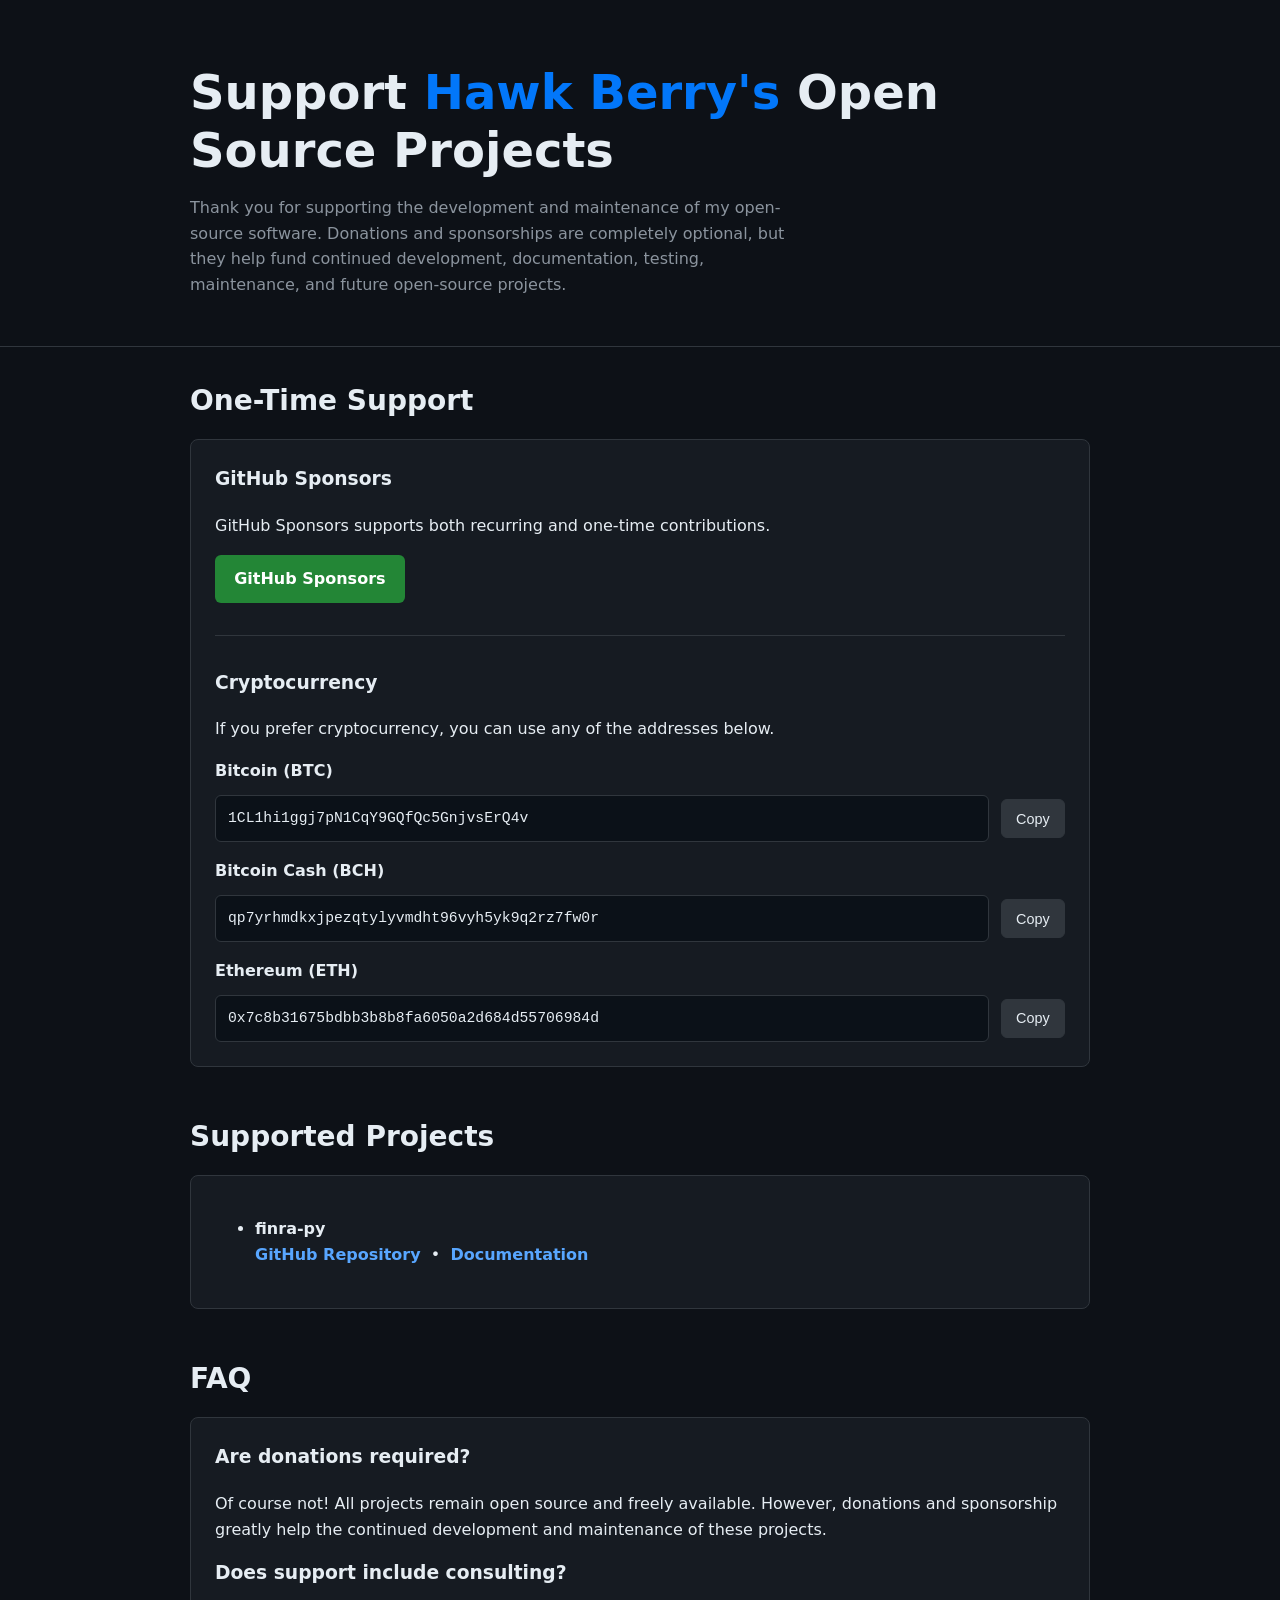
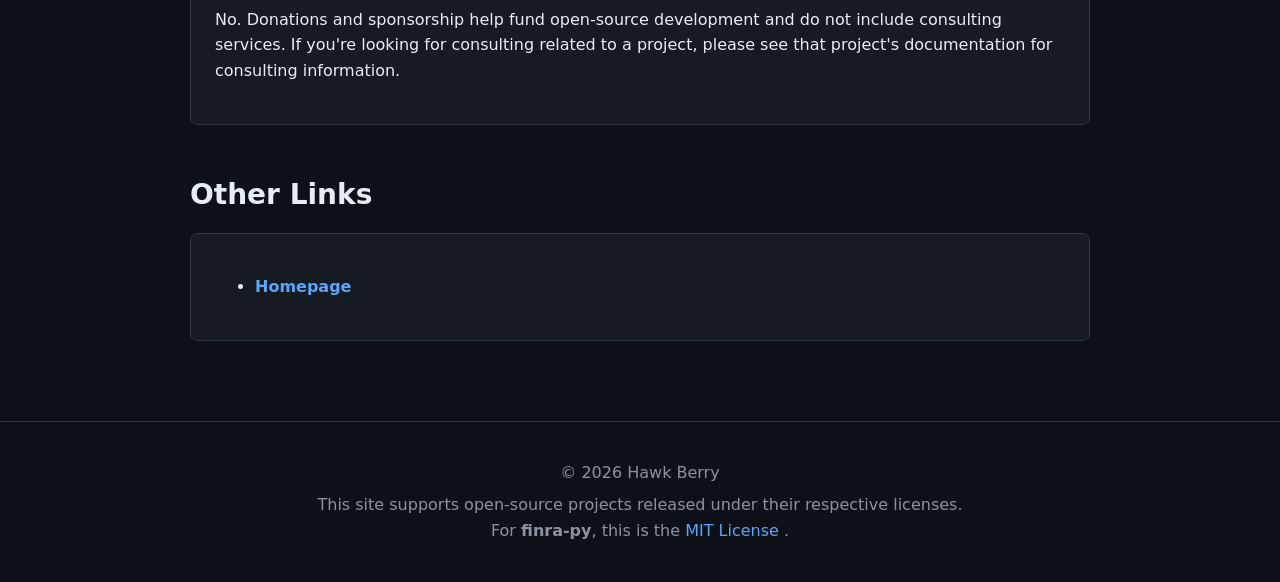
==== index.html @ 17f2b9da "support" ====
<!DOCTYPE html>
<html lang="en">
<head>
  <meta charset="utf-8">
  <meta name="viewport" content="width=device-width, initial-scale=1">
  <title>Support Hawk Berry's Open Source Projects</title>
  <meta name="description" content="Support the continued development of Hawk Berry's open-source software projects through GitHub Sponsors or cryptocurrency donations.">
  <meta name="author" content="Hawk Berry">
  <meta name="robots" content="index,follow,max-image-preview:large">
  <meta name="color-scheme" content="light dark">
  <meta name="theme-color" content="#0d1117">
  <link rel="canonical" href="https://support.hawkberry.com/">
  <meta property="og:type" content="website">
  <meta property="og:site_name" content="Hawk Berry">
  <meta property="og:title" content="Support Hawk Berry's Open Source Projects">
  <meta property="og:description" content="Support the continued development of Hawk Berry's open-source software projects through GitHub Sponsors or cryptocurrency donations.">
  <meta property="og:url" content="https://support.hawkberry.com/">
  <meta property="og:image" content="https://support.hawkberry.com/social-preview.png">
  <meta property="og:image:width" content="1200">
  <meta property="og:image:height" content="630">
  <meta property="og:image:alt" content="Support Hawk Berry's Open Source Projects">
  <meta name="twitter:card" content="summary_large_image">
  <meta name="twitter:title" content="Support Hawk Berry's Open Source Projects">
  <meta name="twitter:description" content="Support the continued development of Hawk Berry's open-source software projects through GitHub Sponsors or cryptocurrency donations.">
  <meta name="twitter:image" content="https://support.hawkberry.com/social-preview.png">
  <link rel="icon" href="favicon.ico" sizes="any">
  <link rel="stylesheet" href="styles.css">
</head>
<body>
<header class="hero">
  <div class="container">
    <h1>Support <span>Hawk Berry's</span> Open Source Projects</h1>
    <p class="lead">
      Thank you for supporting the development and maintenance of my 
      open-source software. Donations and sponsorships are completely 
      optional, but they help fund continued development, documentation, 
      testing, maintenance, and future open-source projects.
    </p>
  </div>
</header>
<main class="container">
  <section id="support">
    <h2>One-Time Support</h2>
    <div class="card">
      <h3>GitHub Sponsors</h3>
      <p>
        GitHub Sponsors supports both recurring and one-time
        contributions.
      </p>
      <p>
        <a class="button" href="https://github.com/sponsors/hawkberry" target="_blank" rel="noopener noreferrer">
          GitHub Sponsors
        </a>
      </p>
      <hr>
      <h3>Cryptocurrency</h3>
      <p>
        If you prefer cryptocurrency, you can use any of the addresses
        below.
      </p>
      <div class="crypto">
        <div class="crypto-item">
          <div class="crypto-header">
            <strong>Bitcoin (BTC)</strong>
          </div>
          <code id="btc-address">
            1CL1hi1ggj7pN1CqY9GQfQc5GnjvsErQ4v
          </code>
          <button class="copy-btn" data-copy="btc-address">
            Copy
          </button>
        </div>
        <div class="crypto-item">
          <div class="crypto-header">
            <strong>Bitcoin Cash (BCH)</strong>
          </div>
          <code id="bch-address">
            qp7yrhmdkxjpezqtylyvmdht96vyh5yk9q2rz7fw0r
          </code>
          <button class="copy-btn" data-copy="bch-address">
            Copy
          </button>
        </div>
        <div class="crypto-item">
          <div class="crypto-header">
            <strong>Ethereum (ETH)</strong>
          </div>
          <code id="eth-address">
            0x7c8b31675bdbb3b8b8fa6050a2d684d55706984d
          </code>
          <button class="copy-btn" data-copy="eth-address">
            Copy
          </button>
        </div>
      </div>
    </div>
  </section>
  <section id="projects">
    <h2>Supported Projects</h2>
    <div class="card">
      <ul class="project-list">
        <li>
          <strong>finra-py</strong><br>
          <a href="https://github.com/hawkberry/finra-py" target="_blank" rel="noopener noreferrer">
            <strong>GitHub Repository</strong>
          </a>
          &nbsp;•&nbsp;
          <a href="https://finra.hawkberry.com/en/latest/" target="_blank" rel="noopener noreferrer">
            <strong>Documentation</strong>
          </a>
        </li>
      </ul>
    </div>
  </section>
  <section id="faq">
    <h2>FAQ</h2>
    <div class="card">
      <h3>Are donations required?</h3>
      <p>
        Of course not! All projects remain open source and freely available.
        However, donations and sponsorship greatly help the continued 
        development and maintenance of these projects.
      </p>
      <h3>Does support include consulting?</h3>
      <p>
        No. Donations and sponsorship help fund open-source 
        development and do not include consulting services.
        If you're looking for consulting related to a project, please
        see that project's documentation for consulting information.
      </p>
    </div>
  </section>
  <section id="other-links">
    <h2>Other Links</h2>
    <div class="card">
      <ul class="project-list">
        <li>
          <a href="https://hawkberry.com" target="_blank" rel="noopener noreferrer">
            <strong>Homepage</strong><br>
          </a>
        </li>
      </ul>
    </div>
  </section>
</main>
<footer>
  <div class="container">
    <p> &copy; 2026 Hawk Berry </p>
    <p>
      This site supports open-source projects released under their respective licenses.
      <br>For <strong>finra-py</strong>, this is the 
      <a href="https://github.com/hawkberry/finra-py/blob/main/LICENSE" target="_blank" rel="noopener noreferrer">
        MIT License
      </a>.
    </p>
  </div>
</footer>
<script>
(() => {
  const buttons = document.querySelectorAll(".copy-btn");
  buttons.forEach((button) => {
    button.addEventListener("click", async () => {
      const id = button.dataset.copy;
      const text = document.getElementById(id).textContent.trim();
      try {
        await navigator.clipboard.writeText(text);
        const original = button.textContent;
        button.textContent = "Copied!";
        setTimeout(() => {
          button.textContent = original;
        }, 1500);
      } catch (err) {
        alert("Unable to copy address.");
      }
    });
  });
})();
</script>
</body>
</html>
---- styles.css ----
:root {
  --bg: #0d1117;
  --panel: #161b22;
  --panel-hover: #1f2937;
  --border: #30363d;
  --text: #e6edf3;
  --text-muted: #8b949e;
  --link: #58a6ff;
  --link-hover: #79c0ff;
  --button: #238636;
  --button-hover: #2ea043;
  --copy: #30363d;
  --copy-hover: #484f58;
  --code-bg: #0b1118;
  --max-width: 900px;
  --radius: 8px;
  --brand: #0277FA;
}

*,
*::before,
*::after {
  box-sizing: border-box;
}
html {
  scroll-behavior: smooth;
}
body {
  margin: 0;
  background: var(--bg);
  color: var(--text);
  font-family:
      system-ui,
      -apple-system,
      BlinkMacSystemFont,
      "Segoe UI",
      Roboto,
      Helvetica,
      Arial,
      sans-serif;
  font-size: 16px;
  line-height: 1.6;
}
.container {
  width: min(100% - 2rem, var(--max-width));
  margin-inline: auto;
}
.hero {
  padding: 4rem 0 2rem;
  border-bottom: 1px solid var(--border);
}
main {
  padding: 2rem 0;
}
section {
  margin-bottom: 3rem;
}
h1 {
  margin: 0;
  font-size: clamp(2rem, 4vw, 3rem);
  line-height: 1.2;
}
h1 span {
  color: var(--brand);
}
h2 {
  margin-top: 0;
  margin-bottom: 1rem;
  font-size: 1.75rem;
}
h3 {
  margin-top: 0;
}
.lead {
  margin-top: 1rem;
  color: var(--text-muted);
  max-width: 60ch;
}
p {
  margin-top: 0;
}
a {
  color: var(--link);
  text-decoration: none;
}
a:hover {
  color: var(--link-hover);
  text-decoration: underline;
}
.card {
  background: var(--panel);
  border: 1px solid var(--border);
  border-radius: var(--radius);
  padding: 1.5rem;
}
hr {
  border: 0;
  border-top: 1px solid var(--border);
  margin: 2rem 0;
}
.button {
  display: inline-block;
  background: var(--button);
  color: white;
  padding: .7rem 1.2rem;
  border-radius: 6px;
  font-weight: 600;
}
.button:hover {
  background: var(--button-hover);
  color: white;
  text-decoration: none;
}
.crypto {
  display: flex;
  flex-direction: column;
  gap: 1rem;
}
.crypto-item {
  display: flex;
  flex-wrap: wrap;
  align-items: center;
  gap: .75rem;
}
.crypto-header {
  width: 100%;
}
code {
  flex: 1;
  min-width: 260px;
  overflow-wrap: anywhere;
  background: var(--code-bg);
  border: 1px solid var(--border);
  border-radius: 6px;
  padding: .65rem .75rem;
  font-size: .92rem;
  font-family:
      ui-monospace,
      SFMono-Regular,
      Consolas,
      "Liberation Mono",
      monospace;
}
.copy-btn {
  cursor: pointer;
  border: 1px solid var(--border);
  border-radius: 6px;
  background: var(--copy);
  color: var(--text);
  padding: .65rem .9rem;
  font-size: .9rem;
}
.copy-btn:hover 
  background: var(--copy-hover);
}
.project-list {
  margin: 0;
  padding-left: 1.2rem;
}
.project-list li {
  margin-bottom: .75rem;
}
footer {
  border-top: 1px solid var(--border);
  padding: 2rem 0;
  text-align: center;
  color: var(--text-muted);
}
footer p {
  margin: .4rem 0;
}
@media (max-width: 640px) {
  .crypto-item {
    flex-direction: column;
    align-items: stretch;
  }
  code {
    min-width: 100%;
  }
  .copy-btn {
    width: 100%;
  }
}
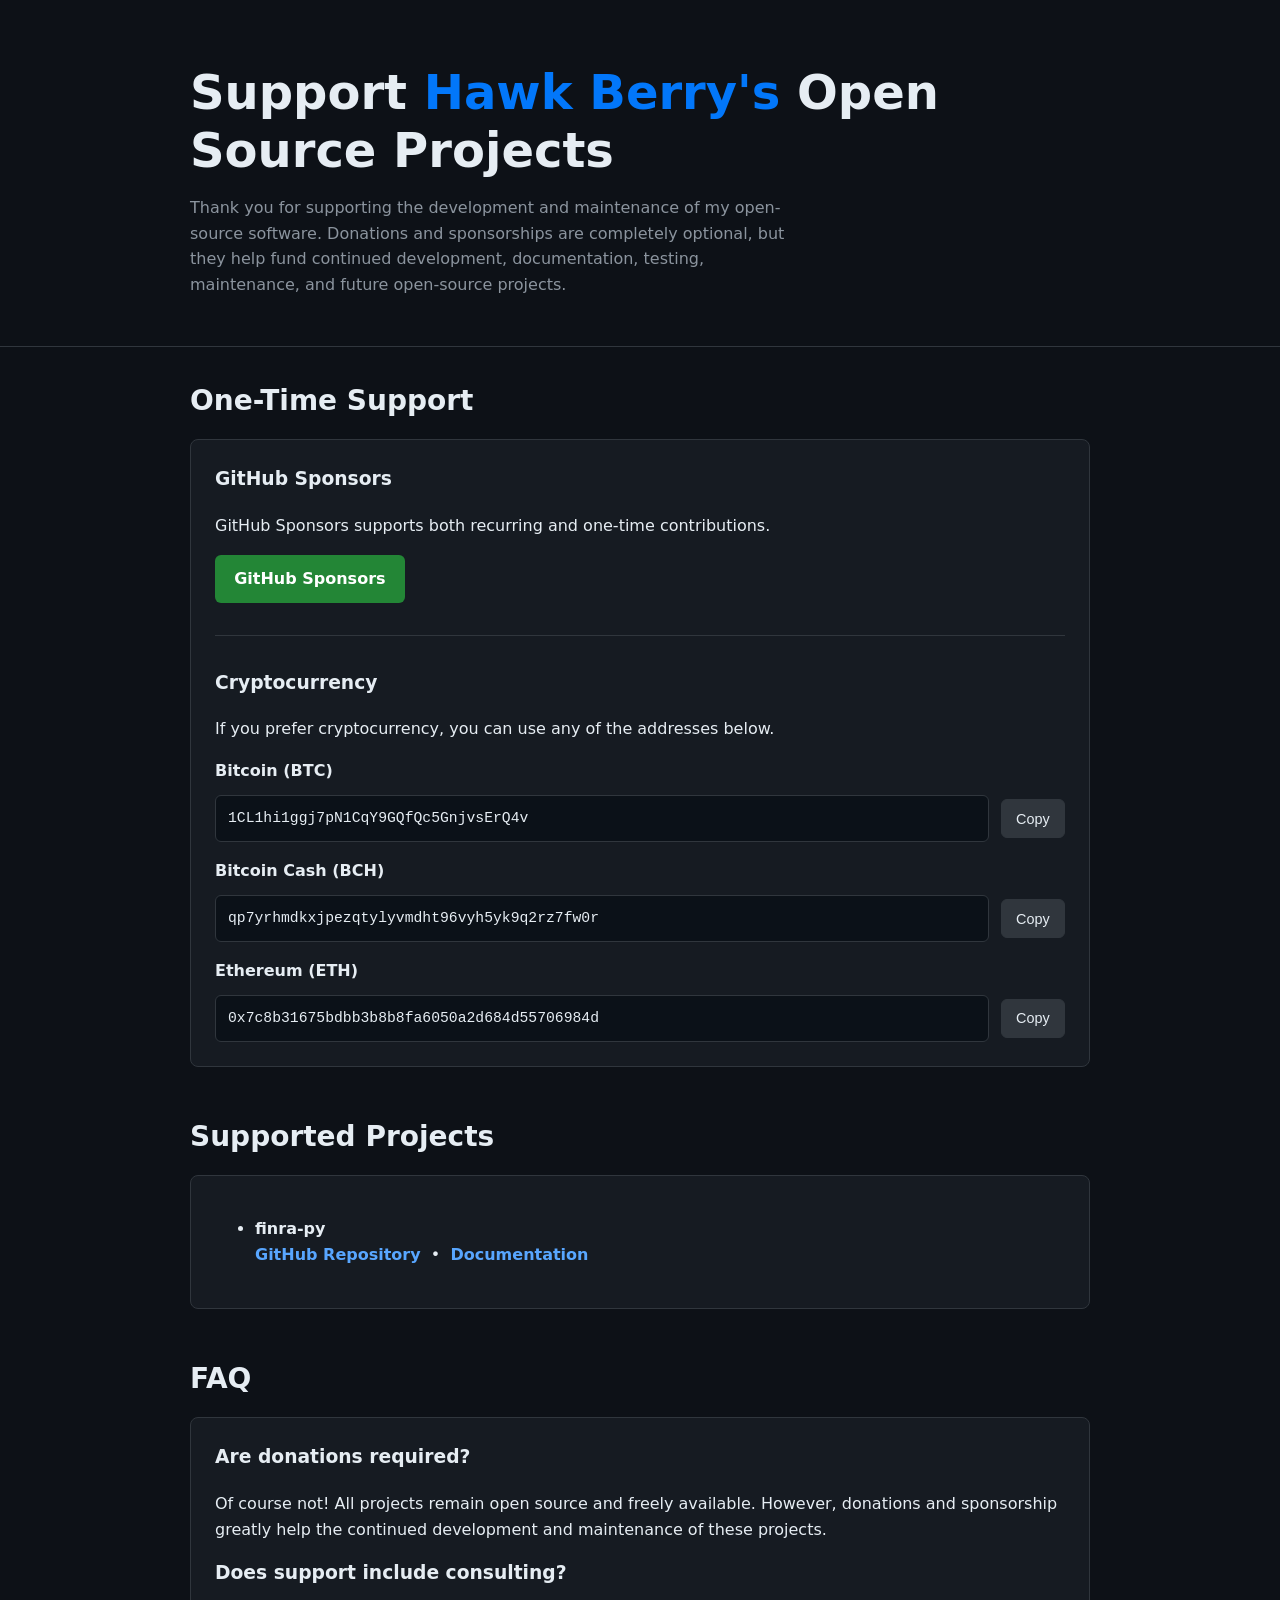
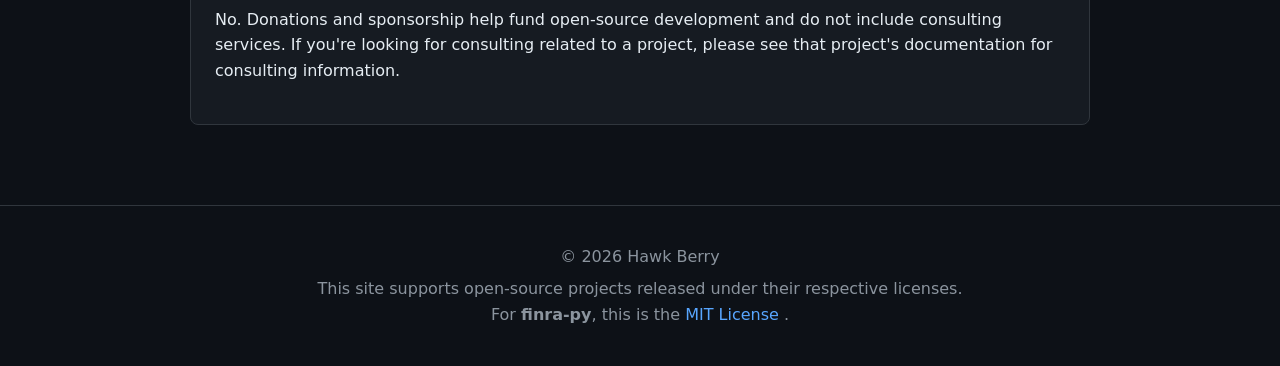
==== commit 8200d7b2: "removed homepage" ====
--- a/index.html
+++ b/index.html
@@ -105,7 +105,7 @@
             <strong>GitHub Repository</strong>
           </a>
           &nbsp;•&nbsp;
-          <a href="https://finra.hawkberry.com/en/latest/" target="_blank" rel="noopener noreferrer">
+          <a href="https://finra.hawkberry.com/" target="_blank" rel="noopener noreferrer">
             <strong>Documentation</strong>
           </a>
         </li>
@@ -128,18 +128,6 @@
         If you're looking for consulting related to a project, please
         see that project's documentation for consulting information.
       </p>
-    </div>
-  </section>
-  <section id="other-links">
-    <h2>Other Links</h2>
-    <div class="card">
-      <ul class="project-list">
-        <li>
-          <a href="https://hawkberry.com" target="_blank" rel="noopener noreferrer">
-            <strong>Homepage</strong><br>
-          </a>
-        </li>
-      </ul>
     </div>
   </section>
 </main>
